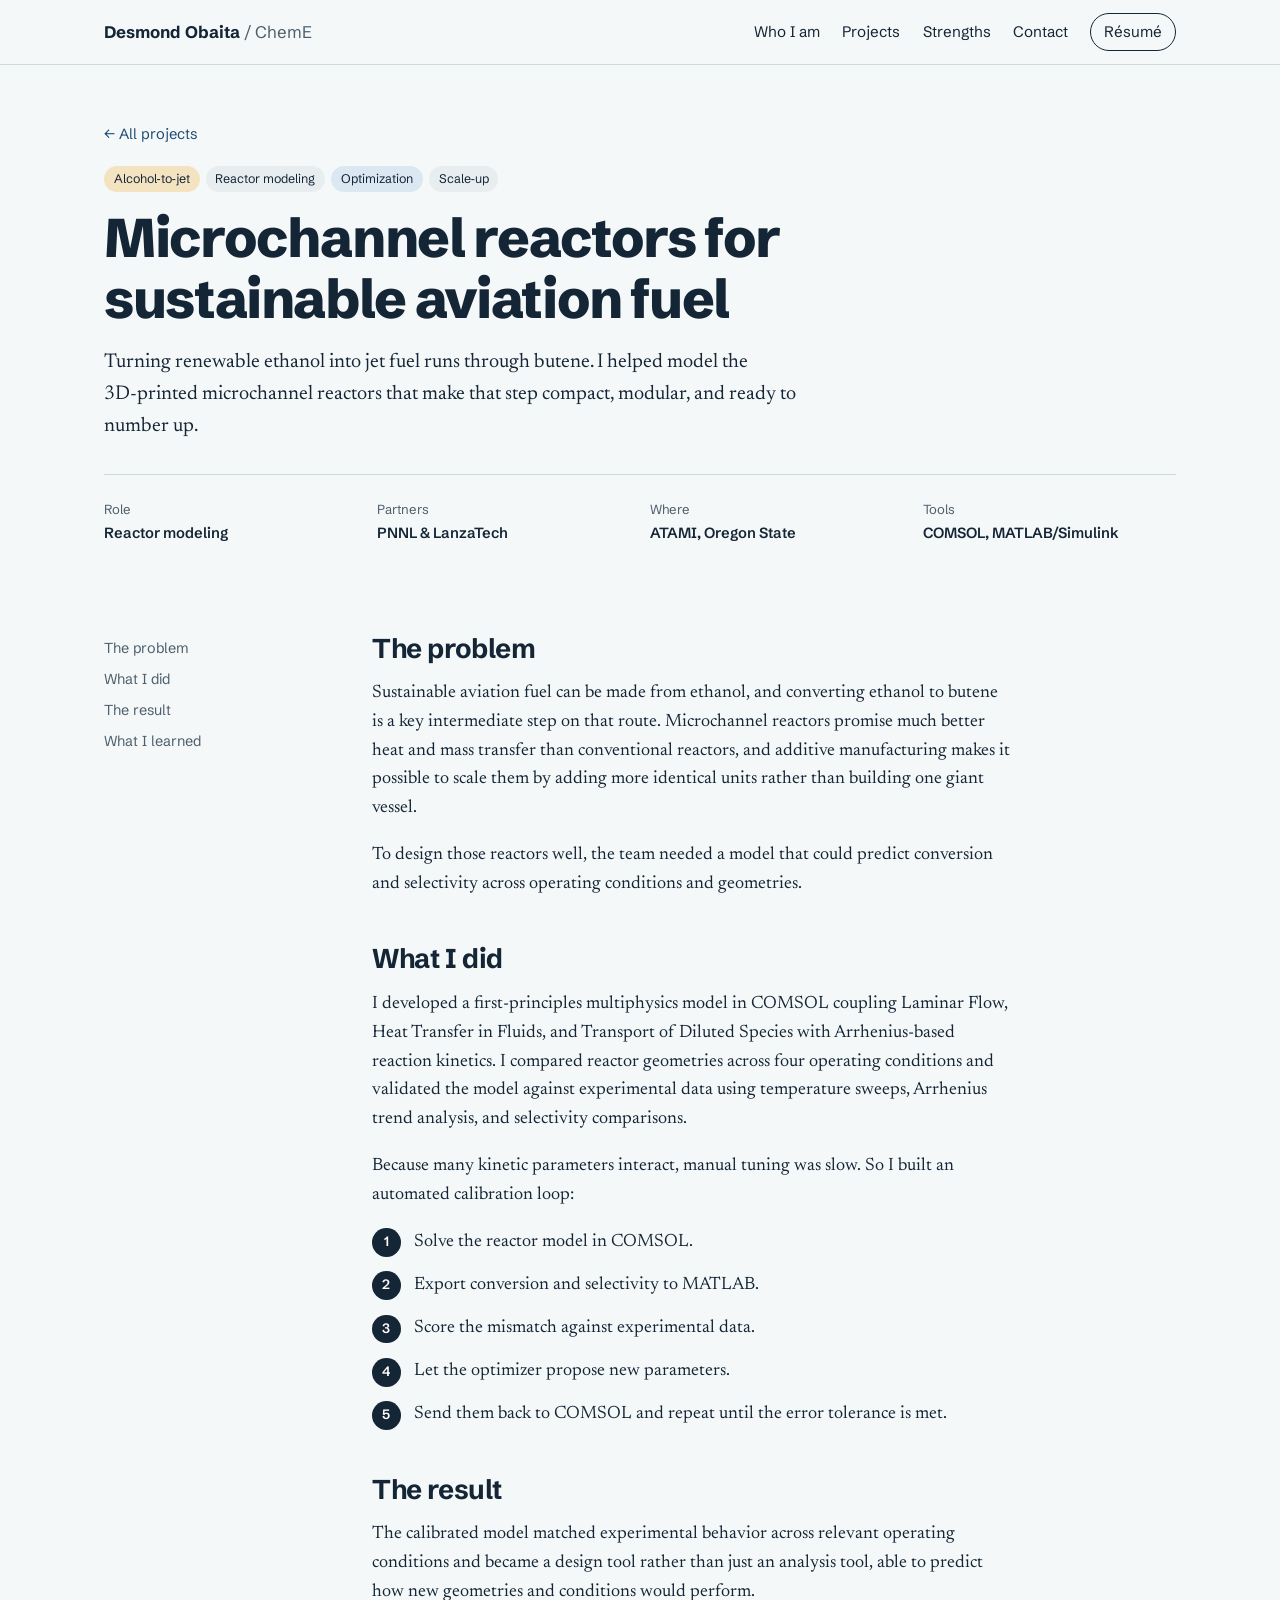
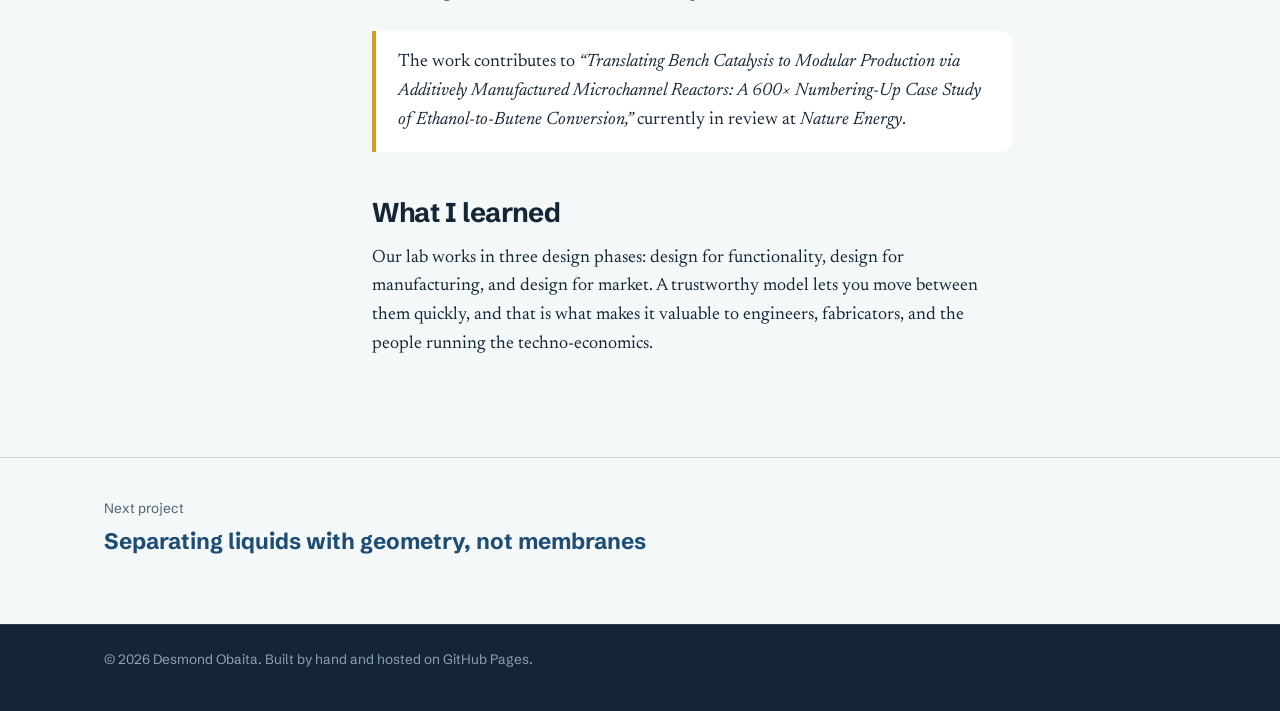
==== projects/alcohol-to-jet.html @ c5316901 "Add files via upload" ====
<!DOCTYPE html>
<html lang="en">
<head>
  <meta charset="utf-8">
  <meta name="viewport" content="width=device-width, initial-scale=1">
  <title>Microchannel reactors for sustainable aviation fuel — Desmond Obaita</title>
  <meta name="description" content="Desmond Obaita's modeling of additively manufactured microchannel reactors for ethanol-to-butene conversion, a step in alcohol-to-jet fuel production.">
  <link rel="preconnect" href="https://fonts.googleapis.com">
  <link rel="preconnect" href="https://fonts.gstatic.com" crossorigin>
  <link href="https://fonts.googleapis.com/css2?family=Newsreader:ital,opsz,wght@0,6..72,400;0,6..72,500;1,6..72,400&family=Schibsted+Grotesk:wght@400;600;700;800&display=swap" rel="stylesheet">
  <link rel="stylesheet" href="../assets/css/style.css">
</head>
<body>
<header class="site-header">
  <div class="wrap">
    <a class="brand" href="../index.html">Desmond Obaita <span>/ ChemE</span></a>
    <button class="menu-toggle" aria-expanded="false" aria-controls="nav">Menu</button>
    <nav class="nav" id="nav" aria-label="Main">
      <a href="../index.html#about">Who I am</a>
      <a href="../index.html#work">Projects</a>
      <a href="../index.html#strengths">Strengths</a>
      <a href="../index.html#contact">Contact</a>
      <a class="resume" href="../assets/Desmond_Obaita_Resume.pdf">Résumé</a>
    </nav>
  </div>
</header>
<main>
<section class="case-hero">
  <div class="wrap">
    <a class="back" href="../index.html#work">← All projects</a>
    <div class="tags" style="margin-top:1rem"><span class="tag or">Alcohol‑to‑jet</span><span class="tag ">Reactor modeling</span><span class="tag aq">Optimization</span><span class="tag ">Scale‑up</span></div>
    <h1>Microchannel reactors for sustainable aviation fuel</h1>
    <p class="lede">Turning renewable ethanol into jet fuel runs through butene. I helped model the 3D‑printed microchannel reactors that make that step compact, modular, and ready to number up.</p>
    <dl class="facts"><div><dt>Role</dt><dd>Reactor modeling</dd></div><div><dt>Partners</dt><dd>PNNL &amp; LanzaTech</dd></div><div><dt>Where</dt><dd>ATAMI, Oregon State</dd></div><div><dt>Tools</dt><dd>COMSOL, MATLAB/Simulink</dd></div></dl>
  </div>
</section>
<section class="case-body">
  <div class="wrap">
    <aside aria-label="On this page"><a href="#problem">The problem</a><a href="#did">What I did</a><a href="#result">The result</a><a href="#learned">What I learned</a></aside>
    <article>
<h2 id="problem">The problem</h2>
<p>Sustainable aviation fuel can be made from ethanol, and converting ethanol to butene is a key intermediate step on that route. Microchannel reactors promise much better heat and mass transfer than conventional reactors, and additive manufacturing makes it possible to scale them by adding more identical units rather than building one giant vessel.</p>
<p>To design those reactors well, the team needed a model that could predict conversion and selectivity across operating conditions and geometries.</p>
<h2 id="did">What I did</h2>
<p>I developed a first‑principles multiphysics model in COMSOL coupling Laminar Flow, Heat Transfer in Fluids, and Transport of Diluted Species with Arrhenius‑based reaction kinetics. I compared reactor geometries across four operating conditions and validated the model against experimental data using temperature sweeps, Arrhenius trend analysis, and selectivity comparisons.</p>
<p>Because many kinetic parameters interact, manual tuning was slow. So I built an automated calibration loop:</p>
<ol class="loop">
<li>Solve the reactor model in COMSOL.</li>
<li>Export conversion and selectivity to MATLAB.</li>
<li>Score the mismatch against experimental data.</li>
<li>Let the optimizer propose new parameters.</li>
<li>Send them back to COMSOL and repeat until the error tolerance is met.</li>
</ol>
<h2 id="result">The result</h2>
<p>The calibrated model matched experimental behavior across relevant operating conditions and became a design tool rather than just an analysis tool, able to predict how new geometries and conditions would perform.</p>
<div class="pullout"><p>The work contributes to <em>“Translating Bench Catalysis to Modular Production via Additively Manufactured Microchannel Reactors: A 600× Numbering‑Up Case Study of Ethanol‑to‑Butene Conversion,”</em> currently in review at <em>Nature Energy</em>.</p></div>
<h2 id="learned">What I learned</h2>
<p>Our lab works in three design phases: design for functionality, design for manufacturing, and design for market. A trustworthy model lets you move between them quickly, and that is what makes it valuable to engineers, fabricators, and the people running the techno‑economics.</p>
    </article>
  </div>
</section>
<section class="next-case">
  <div class="wrap">
    <p class="meta" style="margin:0 0 .3rem">Next project</p>
    <a href="thesis.html">Separating liquids with geometry, not membranes</a>
  </div>
</section>
</main>
<footer class="site-footer"><div class="wrap">© 2026 Desmond Obaita. Built by hand and hosted on GitHub Pages.</div></footer>
<script src="../assets/js/site.js"></script>
</body>
</html>
---- assets/css/style.css ----
/* Desmond Obaita — portfolio
   Palette is drawn from his two-phase work: an aqueous blue and an organic amber
   separating on clean lab-glass white, with deep ink for text. */
:root {
  --ink: #142536;
  --ink-soft: #4d5e6c;
  --glass: #f5f8f8;
  --panel: #e8eef0;
  --line: #cfd9dd;
  --aqueous: #2c6a9e;
  --aqueous-deep: #1d4d75;
  --organic: #d99a2b;
  --organic-soft: #f4e3c0;

  --sans: "Schibsted Grotesk", "Helvetica Neue", Arial, sans-serif;
  --serif: "Newsreader", Georgia, "Times New Roman", serif;

  --measure: 64ch;
  --wrap: 1120px;
}

*, *::before, *::after { box-sizing: border-box; }
html { scroll-behavior: smooth; }
@media (prefers-reduced-motion: reduce) { html { scroll-behavior: auto; } }

body {
  margin: 0;
  background: var(--glass);
  color: var(--ink);
  font-family: var(--serif);
  font-size: 1.125rem;
  line-height: 1.6;
  -webkit-font-smoothing: antialiased;
}

img { max-width: 100%; display: block; }
a { color: var(--aqueous-deep); text-underline-offset: 3px; text-decoration-thickness: 1px; }
a:hover { color: var(--aqueous); }
:focus-visible { outline: 3px solid var(--organic); outline-offset: 3px; border-radius: 2px; }

.wrap { max-width: var(--wrap); margin: 0 auto; padding: 0 1.5rem; }

h1, h2, h3, h4, .nav, .btn, .tag, .meta, .kicker, figcaption, .stat b, .timeline time {
  font-family: var(--sans);
}
h1, h2, h3 { line-height: 1.12; margin: 0; letter-spacing: -0.015em; }
h2 { font-size: clamp(1.9rem, 3.4vw, 2.6rem); font-weight: 700; }
h3 { font-size: 1.3rem; font-weight: 650; }
p { margin: 0 0 1em; max-width: var(--measure); }

/* ---------- header ---------- */
.site-header {
  position: sticky; top: 0; z-index: 10;
  background: rgba(245, 248, 248, 0.92);
  backdrop-filter: blur(8px);
  border-bottom: 1px solid var(--line);
}
.site-header .wrap { display: flex; align-items: center; justify-content: space-between; height: 64px; gap: 1rem; }
.brand { font-family: var(--sans); font-weight: 700; color: var(--ink); text-decoration: none; font-size: 1.05rem; }
.brand span { color: var(--ink-soft); font-weight: 400; }
.nav { display: flex; gap: 1.4rem; align-items: center; font-size: 0.95rem; }
.nav a { color: var(--ink); text-decoration: none; }
.nav a:hover { color: var(--aqueous); }
.nav .resume { border: 1.5px solid var(--ink); padding: 0.35rem 0.8rem; border-radius: 999px; }
.nav .resume:hover { background: var(--ink); color: var(--glass); }
.menu-toggle { display: none; }

@media (max-width: 820px) {
  .menu-toggle {
    display: block; background: none; border: 1.5px solid var(--ink); border-radius: 999px;
    font: 600 0.9rem var(--sans); padding: 0.35rem 0.9rem; color: var(--ink); cursor: pointer;
  }
  .nav { display: none; position: absolute; top: 64px; left: 0; right: 0; flex-direction: column;
    align-items: flex-start; background: var(--glass); padding: 1rem 1.5rem 1.5rem; border-bottom: 1px solid var(--line); }
  .nav.open { display: flex; }
}

/* ---------- hero ---------- */
.hero { padding: 4.5rem 0 3rem; }
.hero .wrap { display: grid; grid-template-columns: 1.05fr 1fr; gap: 3rem; align-items: center; }
.hero h1 { font-size: clamp(2.6rem, 5.6vw, 4.4rem); font-weight: 800; letter-spacing: -0.03em; }
.hero .lede { font-size: 1.3rem; margin-top: 1.4rem; color: var(--ink); }
.hero .sub { color: var(--ink-soft); }
.cta-row { display: flex; flex-wrap: wrap; gap: 0.75rem; margin-top: 1.8rem; }
.btn {
  display: inline-block; padding: 0.75rem 1.25rem; border-radius: 999px; font-weight: 600; font-size: 0.98rem;
  text-decoration: none; border: 1.5px solid var(--ink); color: var(--ink);
}
.btn.primary { background: var(--ink); color: var(--glass); }
.btn.primary:hover { background: var(--aqueous-deep); border-color: var(--aqueous-deep); color: #fff; }
.btn:hover { color: var(--aqueous-deep); border-color: var(--aqueous-deep); }

.channel {
  position: relative; border-radius: 22px; background: #fff; border: 1px solid var(--line); overflow: hidden;
}
.channel canvas { width: 100%; height: auto; aspect-ratio: 4 / 3; display: block; }
.channel figcaption {
  font-size: 0.82rem; color: var(--ink-soft); padding: 0.75rem 1rem; border-top: 1px solid var(--line);
  display: flex; gap: 1rem; flex-wrap: wrap; align-items: center;
}
.dot { display: inline-block; width: 10px; height: 10px; border-radius: 50%; margin-right: 0.35rem; vertical-align: -1px; }
.dot.aq { background: var(--aqueous); }
.dot.or { background: var(--organic); }

@media (max-width: 900px) {
  .hero .wrap { grid-template-columns: 1fr; }
  .hero { padding-top: 2.5rem; }
}

/* ---------- sections ---------- */
section.block { padding: 5rem 0; border-top: 1px solid var(--line); }
.section-head { display: grid; grid-template-columns: 240px 1fr; gap: 2rem; margin-bottom: 2.5rem; }
.section-head p { color: var(--ink-soft); margin: 0.2rem 0 0; }
@media (max-width: 820px) { .section-head { grid-template-columns: 1fr; gap: 0.75rem; } }

/* who I am */
.about { display: grid; grid-template-columns: 240px 1fr; gap: 2rem; }
.portrait {
  width: 100%; aspect-ratio: 4 / 5; border-radius: 18px; background: var(--panel); object-fit: cover;
  display: grid; place-items: center; color: var(--ink-soft); font-family: var(--sans); font-size: 0.85rem; text-align: center; padding: 1rem;
}
.values { display: grid; grid-template-columns: repeat(3, 1fr); gap: 1.5rem; margin-top: 2rem; }
.values h3 { font-size: 1.05rem; margin-bottom: 0.4rem; }
.values p { font-size: 1rem; color: var(--ink-soft); margin: 0; }
.values > div { border-top: 3px solid var(--ink); padding-top: 0.9rem; }
.values > div:nth-child(2) { border-color: var(--aqueous); }
.values > div:nth-child(3) { border-color: var(--organic); }

.chess {
  margin-top: 2.5rem; display: grid; grid-template-columns: 120px 1fr; gap: 1.5rem; align-items: center;
  background: #fff; border: 1px solid var(--line); border-radius: 18px; padding: 1.4rem;
}
.board {
  width: 120px; height: 120px; border-radius: 8px; position: relative;
  background: repeating-conic-gradient(var(--ink) 0 25%, var(--panel) 0 50%) 0 0 / 30px 30px;
}
.board::after { /* a single amber piece: the next move */
  content: ""; position: absolute; width: 16px; height: 16px; border-radius: 50%;
  background: var(--organic); left: 67px; top: 37px; box-shadow: 0 0 0 3px #fff;
}
.chess p { margin: 0; }
@media (max-width: 820px) {
  .about { grid-template-columns: 1fr; }
  .portrait { max-width: 240px; }
  .values { grid-template-columns: 1fr; }
  .chess { grid-template-columns: 1fr; }
}

/* what I do */
.practice { display: grid; grid-template-columns: repeat(3, 1fr); gap: 2.5rem; }
.practice h3 { margin-bottom: 0.6rem; }
.practice p { font-size: 1.02rem; color: var(--ink-soft); }
.practice .tools { font-family: var(--sans); font-size: 0.85rem; color: var(--ink); }
@media (max-width: 820px) { .practice { grid-template-columns: 1fr; gap: 1.5rem; } }

/* work list */
.work-list { display: grid; gap: 0; }
.work-item {
  display: grid; grid-template-columns: 300px 1fr; gap: 2rem; padding: 2rem 0; border-top: 1px solid var(--line);
  color: inherit; text-decoration: none;
}
.work-item:last-child { border-bottom: 1px solid var(--line); }
.work-item .thumb {
  aspect-ratio: 4 / 3; border-radius: 14px; overflow: hidden; background: var(--panel);
  display: grid; place-items: center;
}
.work-item .thumb img { width: 100%; height: 100%; object-fit: contain; background: #fff; }
.work-item .thumb svg { width: 100%; height: 100%; }
.work-item h3 { font-size: 1.55rem; margin: 0.35rem 0 0.6rem; }
.work-item:hover h3 { color: var(--aqueous-deep); text-decoration: underline; text-decoration-thickness: 1px; text-underline-offset: 4px; }
.work-item p { color: var(--ink-soft); font-size: 1.04rem; }
.meta { font-size: 0.85rem; color: var(--ink-soft); }
.tags { display: flex; flex-wrap: wrap; gap: 0.4rem; margin-top: 0.4rem; }
.tag {
  font-size: 0.78rem; padding: 0.2rem 0.6rem; border-radius: 999px; background: var(--panel); color: var(--ink);
}
.tag.aq { background: #dbe8f2; }
.tag.or { background: var(--organic-soft); }
.read { font-family: var(--sans); font-weight: 600; font-size: 0.95rem; color: var(--aqueous-deep); }
@media (max-width: 820px) { .work-item { grid-template-columns: 1fr; gap: 1rem; } }

/* strengths */
.strengths { display: grid; grid-template-columns: repeat(2, 1fr); gap: 2.5rem 3rem; }
.strengths h3 { margin-bottom: 0.5rem; }
.strengths p { font-size: 1.02rem; color: var(--ink-soft); }
.skill-line { font-family: var(--sans); font-size: 0.9rem; line-height: 1.7; }
@media (max-width: 820px) { .strengths { grid-template-columns: 1fr; } }

.stats { display: grid; grid-template-columns: repeat(4, 1fr); gap: 1rem; margin-top: 3rem; }
.stat { background: #fff; border: 1px solid var(--line); border-radius: 14px; padding: 1.1rem; }
.stat b { display: block; font-size: 1.7rem; letter-spacing: -0.02em; }
.stat span { font-size: 0.95rem; color: var(--ink-soft); line-height: 1.4; display: block; }
@media (max-width: 820px) { .stats { grid-template-columns: repeat(2, 1fr); } }

/* journey */
.timeline { list-style: none; padding: 0; margin: 0; border-left: 2px solid var(--line); }
.timeline li { position: relative; padding: 0 0 2rem 1.75rem; }
.timeline li::before {
  content: ""; position: absolute; left: -7px; top: 0.45rem; width: 12px; height: 12px; border-radius: 50%;
  background: var(--glass); border: 2px solid var(--aqueous);
}
.timeline li.now::before { background: var(--organic); border-color: var(--organic); }
.timeline time { font-size: 0.85rem; color: var(--ink-soft); }
.timeline h3 { font-size: 1.12rem; margin: 0.15rem 0 0.35rem; }
.timeline p { font-size: 1rem; color: var(--ink-soft); margin: 0; }

/* direction */
.direction { display: grid; grid-template-columns: 1fr 1fr; gap: 3rem; }
.direction ul { padding-left: 1.1rem; margin: 0; }
.direction li { margin-bottom: 0.7rem; }
@media (max-width: 820px) { .direction { grid-template-columns: 1fr; } }

/* contact */
.contact { background: var(--ink); color: var(--glass); }
.contact h2 { color: #fff; }
.contact p { color: #c9d5dc; }
.contact a { color: #fff; }
.contact .btn { border-color: #fff; color: #fff; }
.contact .btn.primary { background: var(--organic); border-color: var(--organic); color: var(--ink); }
.contact .btn:hover { background: #fff; color: var(--ink); }
.contact .btn.primary:hover { background: #f0b54a; border-color: #f0b54a; color: var(--ink); }
.site-footer { background: var(--ink); color: #8fa3b1; font-family: var(--sans); font-size: 0.85rem; padding: 1.5rem 0 2.5rem; border-top: 1px solid #2a3d50; }

/* ---------- case study pages ---------- */
.case-hero { padding: 3.5rem 0 2.5rem; }
.case-hero .back { font-family: var(--sans); font-size: 0.92rem; text-decoration: none; }
.case-hero h1 { font-size: clamp(2.2rem, 4.6vw, 3.4rem); font-weight: 800; letter-spacing: -0.025em; margin: 1rem 0 1rem; max-width: 22ch; }
.case-hero .lede { font-size: 1.25rem; }
.facts {
  display: grid; grid-template-columns: repeat(4, 1fr); gap: 1.25rem; margin-top: 2rem; padding-top: 1.5rem; border-top: 1px solid var(--line);
  font-family: var(--sans); font-size: 0.92rem;
}
.facts dt { color: var(--ink-soft); font-size: 0.82rem; }
.facts dd { margin: 0.15rem 0 0; font-weight: 600; }
@media (max-width: 820px) { .facts { grid-template-columns: repeat(2, 1fr); } }

.case-body { padding: 2rem 0 5rem; }
.case-body .wrap { display: grid; grid-template-columns: 220px 1fr; gap: 3rem; }
.case-body aside { font-family: var(--sans); font-size: 0.9rem; position: sticky; top: 90px; align-self: start; }
.case-body aside a { display: block; color: var(--ink-soft); text-decoration: none; padding: 0.25rem 0; }
.case-body aside a:hover { color: var(--aqueous-deep); }
.case-body h2 { font-size: 1.7rem; margin: 2.8rem 0 1rem; }
.case-body h2:first-child { margin-top: 0; }
.case-body ul { max-width: var(--measure); padding-left: 1.2rem; }
.case-body li { margin-bottom: 0.5rem; }
.case-body figure { margin: 2rem 0; max-width: 760px; }
.case-body figure img { border-radius: 14px; border: 1px solid var(--line); background: #fff; }
.case-body figcaption { font-size: 0.85rem; color: var(--ink-soft); margin-top: 0.6rem; max-width: 70ch; }
.pullout {
  border-left: 4px solid var(--organic); background: #fff; padding: 1.1rem 1.4rem; border-radius: 0 12px 12px 0;
  max-width: var(--measure); margin: 1.5rem 0;
}
.pullout p:last-child { margin: 0; }
.loop { counter-reset: step; list-style: none; padding: 0 !important; }
.loop li { counter-increment: step; position: relative; padding-left: 2.6rem; margin-bottom: 0.9rem; }
.loop li::before {
  content: counter(step); position: absolute; left: 0; top: 0.05rem; width: 1.8rem; height: 1.8rem; border-radius: 50%;
  background: var(--ink); color: #fff; font: 600 0.85rem/1.8rem var(--sans); text-align: center;
}
.next-case { border-top: 1px solid var(--line); padding: 2.5rem 0 4rem; font-family: var(--sans); }
.next-case a { font-size: 1.4rem; font-weight: 700; text-decoration: none; }
@media (max-width: 820px) {
  .case-body .wrap { grid-template-columns: 1fr; }
  .case-body aside { position: static; display: none; }
}
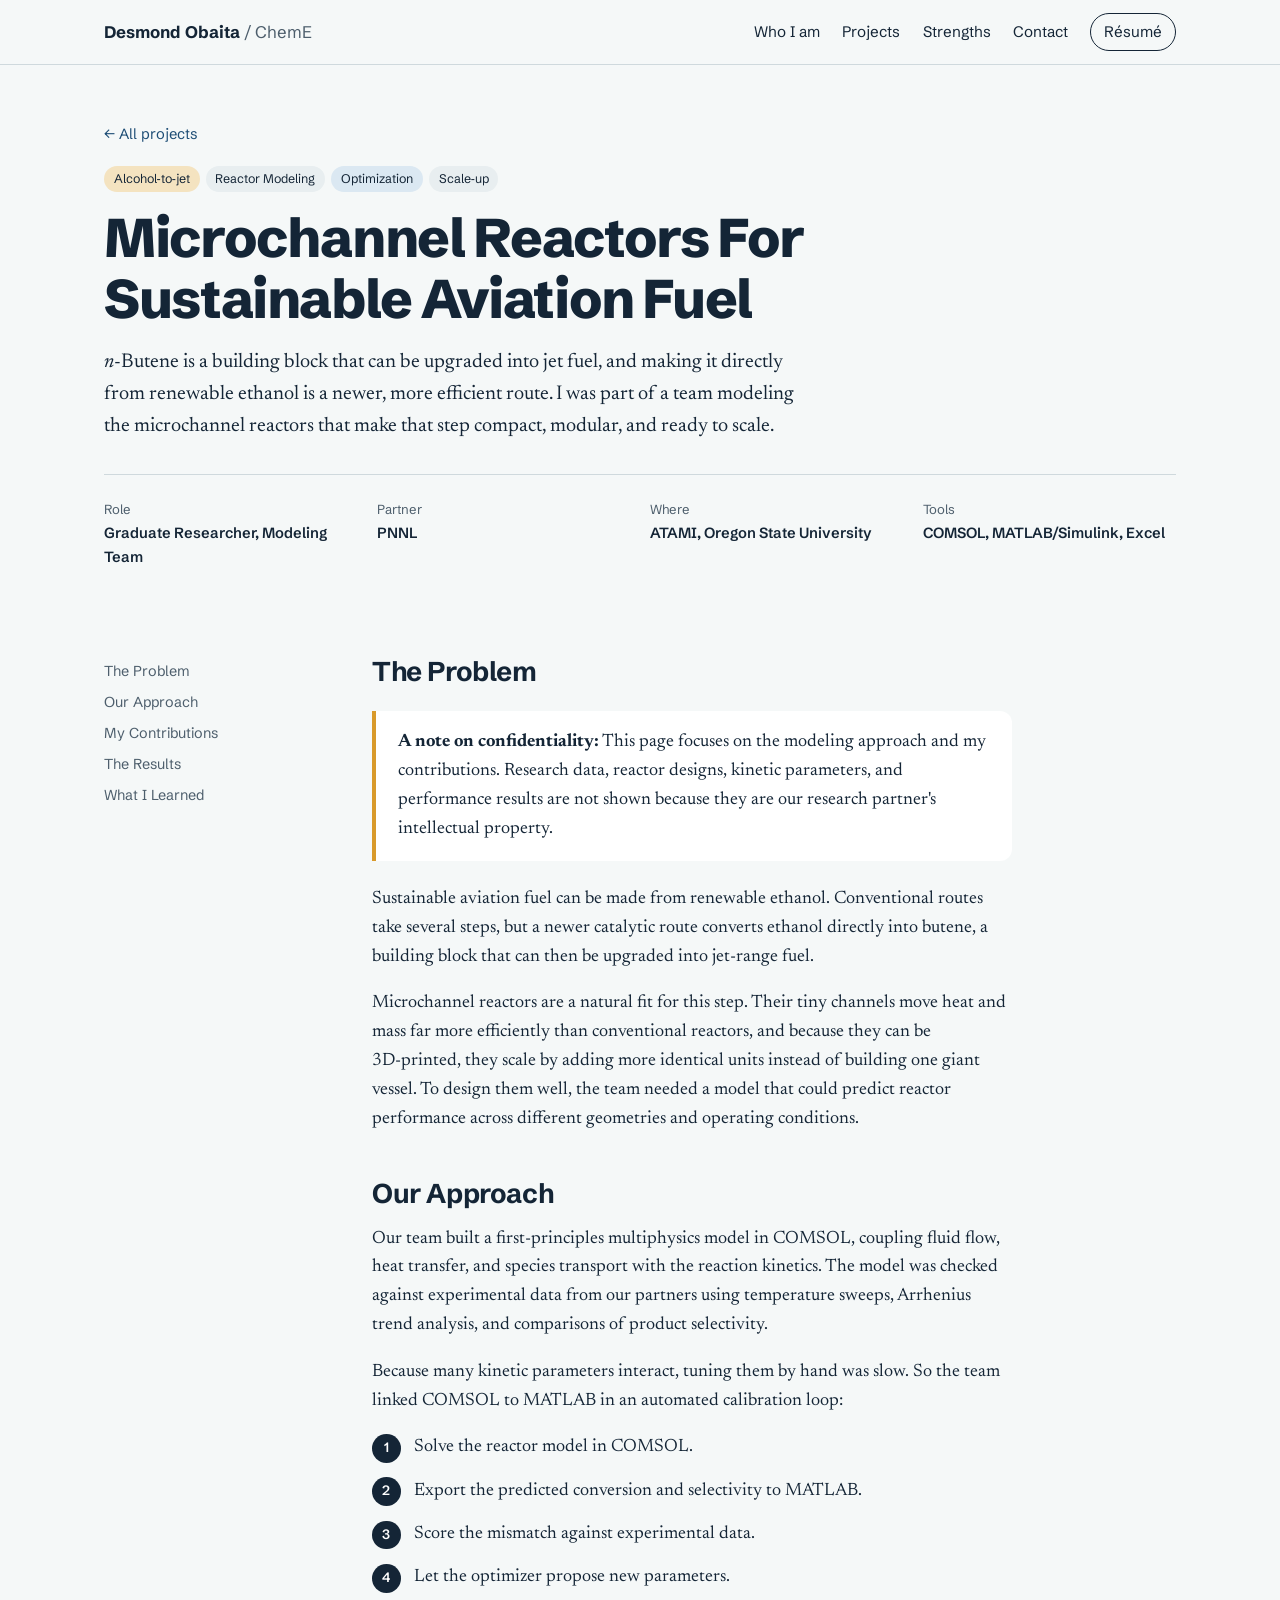
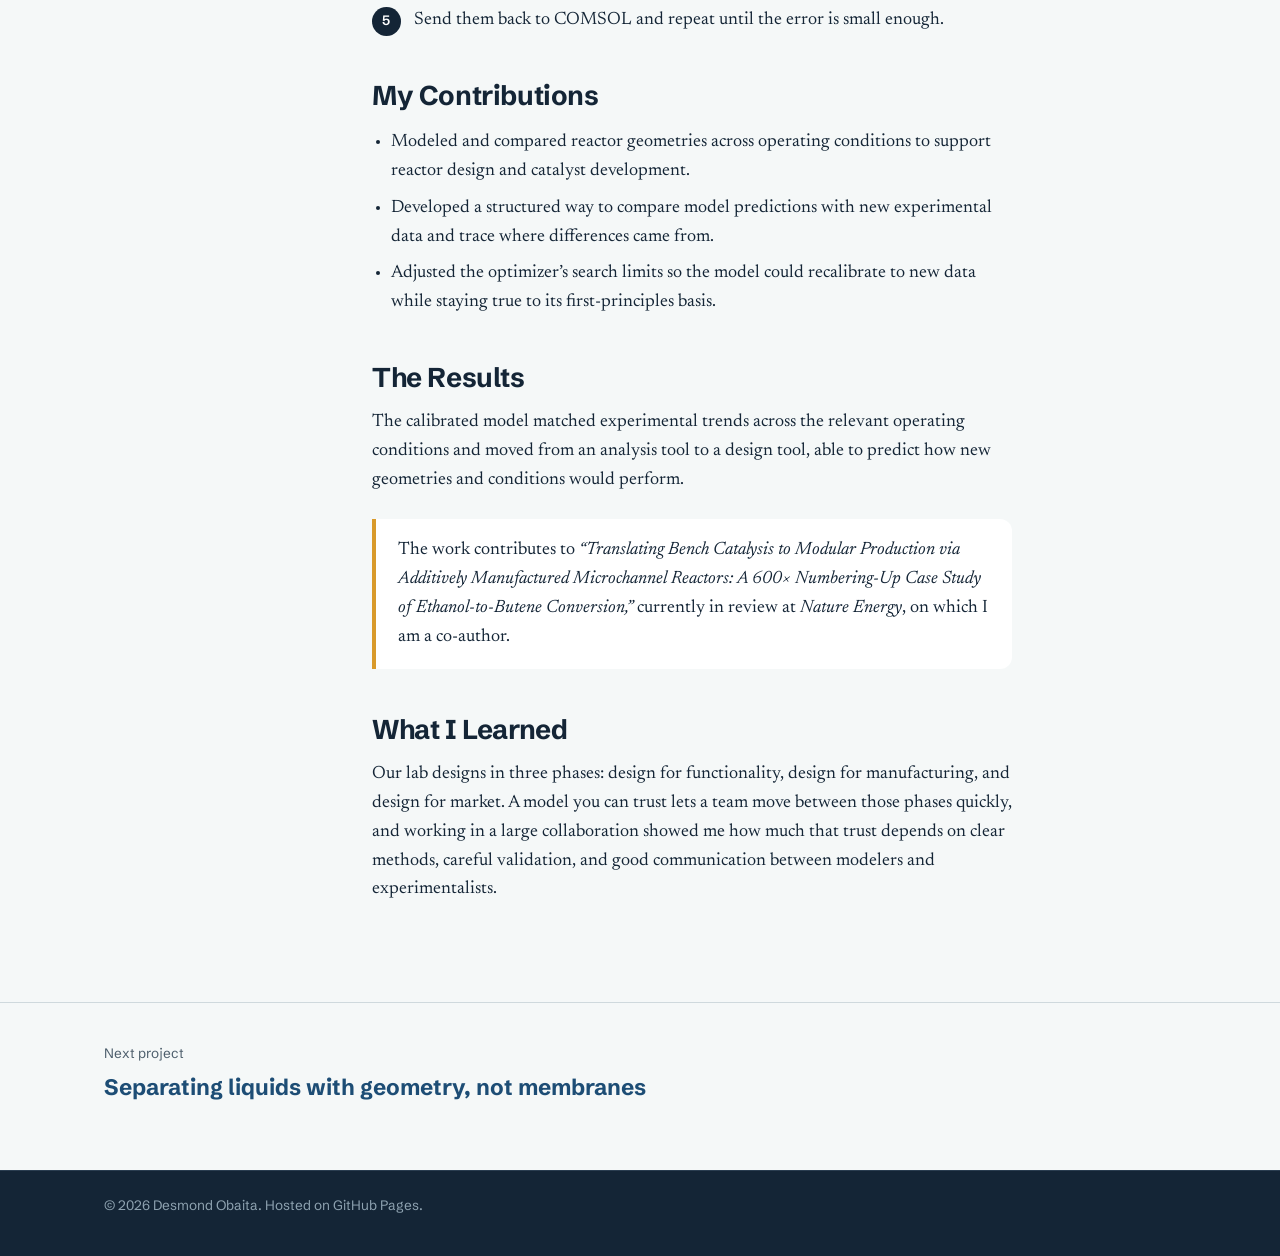
==== commit e6380e5b: "almost done" ====
--- a/projects/alcohol-to-jet.html
+++ b/projects/alcohol-to-jet.html
@@ -28,34 +28,51 @@
 <section class="case-hero">
   <div class="wrap">
     <a class="back" href="../index.html#work">← All projects</a>
-    <div class="tags" style="margin-top:1rem"><span class="tag or">Alcohol‑to‑jet</span><span class="tag ">Reactor modeling</span><span class="tag aq">Optimization</span><span class="tag ">Scale‑up</span></div>
-    <h1>Microchannel reactors for sustainable aviation fuel</h1>
-    <p class="lede">Turning renewable ethanol into jet fuel runs through butene. I helped model the 3D‑printed microchannel reactors that make that step compact, modular, and ready to number up.</p>
-    <dl class="facts"><div><dt>Role</dt><dd>Reactor modeling</dd></div><div><dt>Partners</dt><dd>PNNL &amp; LanzaTech</dd></div><div><dt>Where</dt><dd>ATAMI, Oregon State</dd></div><div><dt>Tools</dt><dd>COMSOL, MATLAB/Simulink</dd></div></dl>
-  </div>
+    <div class="tags" style="margin-top:1rem"><span class="tag or">Alcohol‑to‑jet</span><span class="tag ">Reactor Modeling</span><span class="tag aq">Optimization</span><span class="tag ">Scale‑up</span></div>
+    <h1>Microchannel Reactors For Sustainable Aviation Fuel</h1>
+    <p class="lede"><em>n</em>‑Butene is a building block that can be upgraded into jet fuel, and making it directly from renewable ethanol is a newer, more efficient route. I was part of a team modeling the microchannel reactors that make that step compact, modular, and ready to scale.</p>
+<dl class="facts">
+  <div><dt>Role</dt><dd>Graduate Researcher, Modeling Team</dd></div>
+  <div><dt>Partner</dt><dd>PNNL</dd></div>
+  <div><dt>Where</dt><dd>ATAMI, Oregon State University</dd></div>
+  <div><dt>Tools</dt><dd>COMSOL, MATLAB/Simulink, Excel </dd></div>
+</dl>
+</div>
 </section>
 <section class="case-body">
   <div class="wrap">
-    <aside aria-label="On this page"><a href="#problem">The problem</a><a href="#did">What I did</a><a href="#result">The result</a><a href="#learned">What I learned</a></aside>
+    <aside aria-label="On this page"><a href="#problem">The Problem</a><a href="#approach">Our Approach</a><a href="#contributions">My Contributions</a><a href="#result">The Results</a><a href="#learned">What I Learned</a></aside>
     <article>
-<h2 id="problem">The problem</h2>
-<p>Sustainable aviation fuel can be made from ethanol, and converting ethanol to butene is a key intermediate step on that route. Microchannel reactors promise much better heat and mass transfer than conventional reactors, and additive manufacturing makes it possible to scale them by adding more identical units rather than building one giant vessel.</p>
-<p>To design those reactors well, the team needed a model that could predict conversion and selectivity across operating conditions and geometries.</p>
-<h2 id="did">What I did</h2>
-<p>I developed a first‑principles multiphysics model in COMSOL coupling Laminar Flow, Heat Transfer in Fluids, and Transport of Diluted Species with Arrhenius‑based reaction kinetics. I compared reactor geometries across four operating conditions and validated the model against experimental data using temperature sweeps, Arrhenius trend analysis, and selectivity comparisons.</p>
-<p>Because many kinetic parameters interact, manual tuning was slow. So I built an automated calibration loop:</p>
+
+<h2 id="problem">The Problem</h2>
+<div class="pullout"><p><strong>A note on confidentiality:</strong> This page focuses on the modeling approach and my contributions. Research data, reactor designs, kinetic parameters, and performance results are not shown because they are our research partner's intellectual property.</p></div>
+
+<p>Sustainable aviation fuel can be made from renewable ethanol. Conventional routes take several steps, but a newer catalytic route converts ethanol directly into butene, a building block that can then be upgraded into jet‑range fuel.</p>
+<p>Microchannel reactors are a natural fit for this step. Their tiny channels move heat and mass far more efficiently than conventional reactors, and because they can be 3D‑printed, they scale by adding more identical units instead of building one giant vessel. To design them well, the team needed a model that could predict reactor performance across different geometries and operating conditions.</p>
+
+<h2 id="approach">Our Approach</h2>
+<p>Our team built a first‑principles multiphysics model in COMSOL, coupling fluid flow, heat transfer, and species transport with the reaction kinetics. The model was checked against experimental data from our partners using temperature sweeps, Arrhenius trend analysis, and comparisons of product selectivity.</p>
+<p>Because many kinetic parameters interact, tuning them by hand was slow. So the team linked COMSOL to MATLAB in an automated calibration loop:</p>
 <ol class="loop">
-<li>Solve the reactor model in COMSOL.</li>
-<li>Export conversion and selectivity to MATLAB.</li>
-<li>Score the mismatch against experimental data.</li>
-<li>Let the optimizer propose new parameters.</li>
-<li>Send them back to COMSOL and repeat until the error tolerance is met.</li>
+  <li>Solve the reactor model in COMSOL.</li>
+  <li>Export the predicted conversion and selectivity to MATLAB.</li>
+  <li>Score the mismatch against experimental data.</li>
+  <li>Let the optimizer propose new parameters.</li>
+  <li>Send them back to COMSOL and repeat until the error is small enough.</li>
 </ol>
-<h2 id="result">The result</h2>
-<p>The calibrated model matched experimental behavior across relevant operating conditions and became a design tool rather than just an analysis tool, able to predict how new geometries and conditions would perform.</p>
-<div class="pullout"><p>The work contributes to <em>“Translating Bench Catalysis to Modular Production via Additively Manufactured Microchannel Reactors: A 600× Numbering‑Up Case Study of Ethanol‑to‑Butene Conversion,”</em> currently in review at <em>Nature Energy</em>.</p></div>
-<h2 id="learned">What I learned</h2>
-<p>Our lab works in three design phases: design for functionality, design for manufacturing, and design for market. A trustworthy model lets you move between them quickly, and that is what makes it valuable to engineers, fabricators, and the people running the techno‑economics.</p>
+<h2 id="contributions">My Contributions</h2>
+<ul>
+  <li>Modeled and compared reactor geometries across operating conditions to support reactor design and catalyst development.</li>
+  <li>Developed a structured way to compare model predictions with new experimental data and trace where differences came from.</li>
+  <li>Adjusted the optimizer’s search limits so the model could recalibrate to new data while staying true to its first‑principles basis.</li>
+</ul>
+
+<h2 id="result">The Results</h2>
+<p>The calibrated model matched experimental trends across the relevant operating conditions and moved from an analysis tool to a design tool, able to predict how new geometries and conditions would perform.</p>
+<div class="pullout"><p>The work contributes to <em>“Translating Bench Catalysis to Modular Production via Additively Manufactured Microchannel Reactors: A 600× Numbering‑Up Case Study of Ethanol‑to‑Butene Conversion,”</em> currently in review at <em>Nature Energy</em>, on which I am a co‑author.</p></div>
+
+<h2 id="learned">What I Learned</h2>
+<p>Our lab designs in three phases: design for functionality, design for manufacturing, and design for market. A model you can trust lets a team move between those phases quickly, and working in a large collaboration showed me how much that trust depends on clear methods, careful validation, and good communication between modelers and experimentalists.</p>
     </article>
   </div>
 </section>
@@ -66,7 +83,7 @@
   </div>
 </section>
 </main>
-<footer class="site-footer"><div class="wrap">© 2026 Desmond Obaita. Built by hand and hosted on GitHub Pages.</div></footer>
+<footer class="site-footer"><div class="wrap">© 2026 Desmond Obaita. Hosted on GitHub Pages.</div></footer>
 <script src="../assets/js/site.js"></script>
 </body>
 </html>
--- a/assets/css/style.css
+++ b/assets/css/style.css
@@ -1,6 +1,4 @@
-/* Desmond Obaita — portfolio
-   Palette is drawn from his two-phase work: an aqueous blue and an organic amber
-   separating on clean lab-glass white, with deep ink for text. */
+/* Desmond Obaita — portfolio */
 :root {
   --ink: #142536;
   --ink-soft: #4d5e6c;
@@ -263,3 +261,72 @@
   .case-body .wrap { grid-template-columns: 1fr; }
   .case-body aside { position: static; display: none; }
 }
+/* Photos */
+.channel img { width: 100%; aspect-ratio: 4 / 3; object-fit: cover; display: block; }
+
+img.portrait {
+  padding: 0;                  /* removes the grey border left from the placeholder */
+  object-fit: cover;           /* fills the frame without stretching */
+  object-position: center top; /* keeps your face in view if it crops */
+}
+
+/* "What I bring" continues the About me section */
+.block.continued { border-top: none; padding-top: 0; }
+.sub-head { font-size: 1.8rem; }
+
+/* Bigger project images: fill the full height of each project row */
+.work-item {
+  grid-template-columns: 380px 1fr;  /* wider image column (was 300px) */
+  align-items: stretch;              /* image column matches the text height */
+}
+.work-item .thumb {
+  aspect-ratio: auto;                /* drop the fixed 4:3 shape */
+  height: 100%;
+  min-height: 300px;
+}
+.work-item .thumb img { object-fit: cover; }
+
+/* On phones, keep a sensible shape when the image stacks above the text */
+@media (max-width: 820px) {
+  .work-item .thumb { aspect-ratio: 4 / 3; height: auto; min-height: 0; }
+}
+
+.work-item .thumb img { object-position: center 40%; }
+
+/* Case study header with a photo on the right */
+.case-hero-grid {
+  display: grid;
+  grid-template-columns: 1fr 340px;
+  gap: 1.7rem;
+  align-items: start;
+}
+.case-hero-fig { margin: 1rem 0 0; }            /* matches the title's top spacing */
+.case-hero-fig img {
+  width: 100%;
+  height: auto;                                /* taller image; adjust as you like */
+  object-fit: contain;
+  border-radius: 16px;
+  border: 1px solid var(--line);
+}
+.case-hero-fig figcaption { font-size: 0.8rem; color: var(--ink-soft); margin-top: 0.6rem; }
+.case-hero-grid .facts { grid-template-columns: repeat(2, 1fr); }
+@media (max-width: 820px) {
+  .case-hero-grid { grid-template-columns: 1fr; }
+  .case-hero-fig img { height: 260px; }
+}
+
+/* Team photo at the end of the Duranium case study */
+.team-photo { margin: 2.5rem 0 0; max-width: 760px; scroll-margin-top: 90px; }
+.team-photo img { width: 100%; border-radius: 14px; border: 1px solid var(--line); }
+
+/* Feedback form */
+.feedback-form { display: grid; gap: 0.5rem; max-width: 560px; margin-top: 1.25rem; }
+.feedback-form label { font-family: var(--sans); font-size: 0.9rem; font-weight: 600; margin-top: 0.5rem; }
+.feedback-form .optional { font-weight: 400; color: var(--ink-soft); }
+.feedback-form input, .feedback-form textarea {
+  font: inherit; font-size: 1rem; padding: 0.7rem 0.85rem;
+  border: 1.5px solid var(--line); border-radius: 10px; background: #fff; color: var(--ink);
+}
+.feedback-form input:focus, .feedback-form textarea:focus { outline: 3px solid var(--organic); outline-offset: 1px; border-color: var(--ink); }
+.feedback-form button { justify-self: start; margin-top: 0.75rem; cursor: pointer; }
+#feedback { scroll-margin-top: 90px; }
